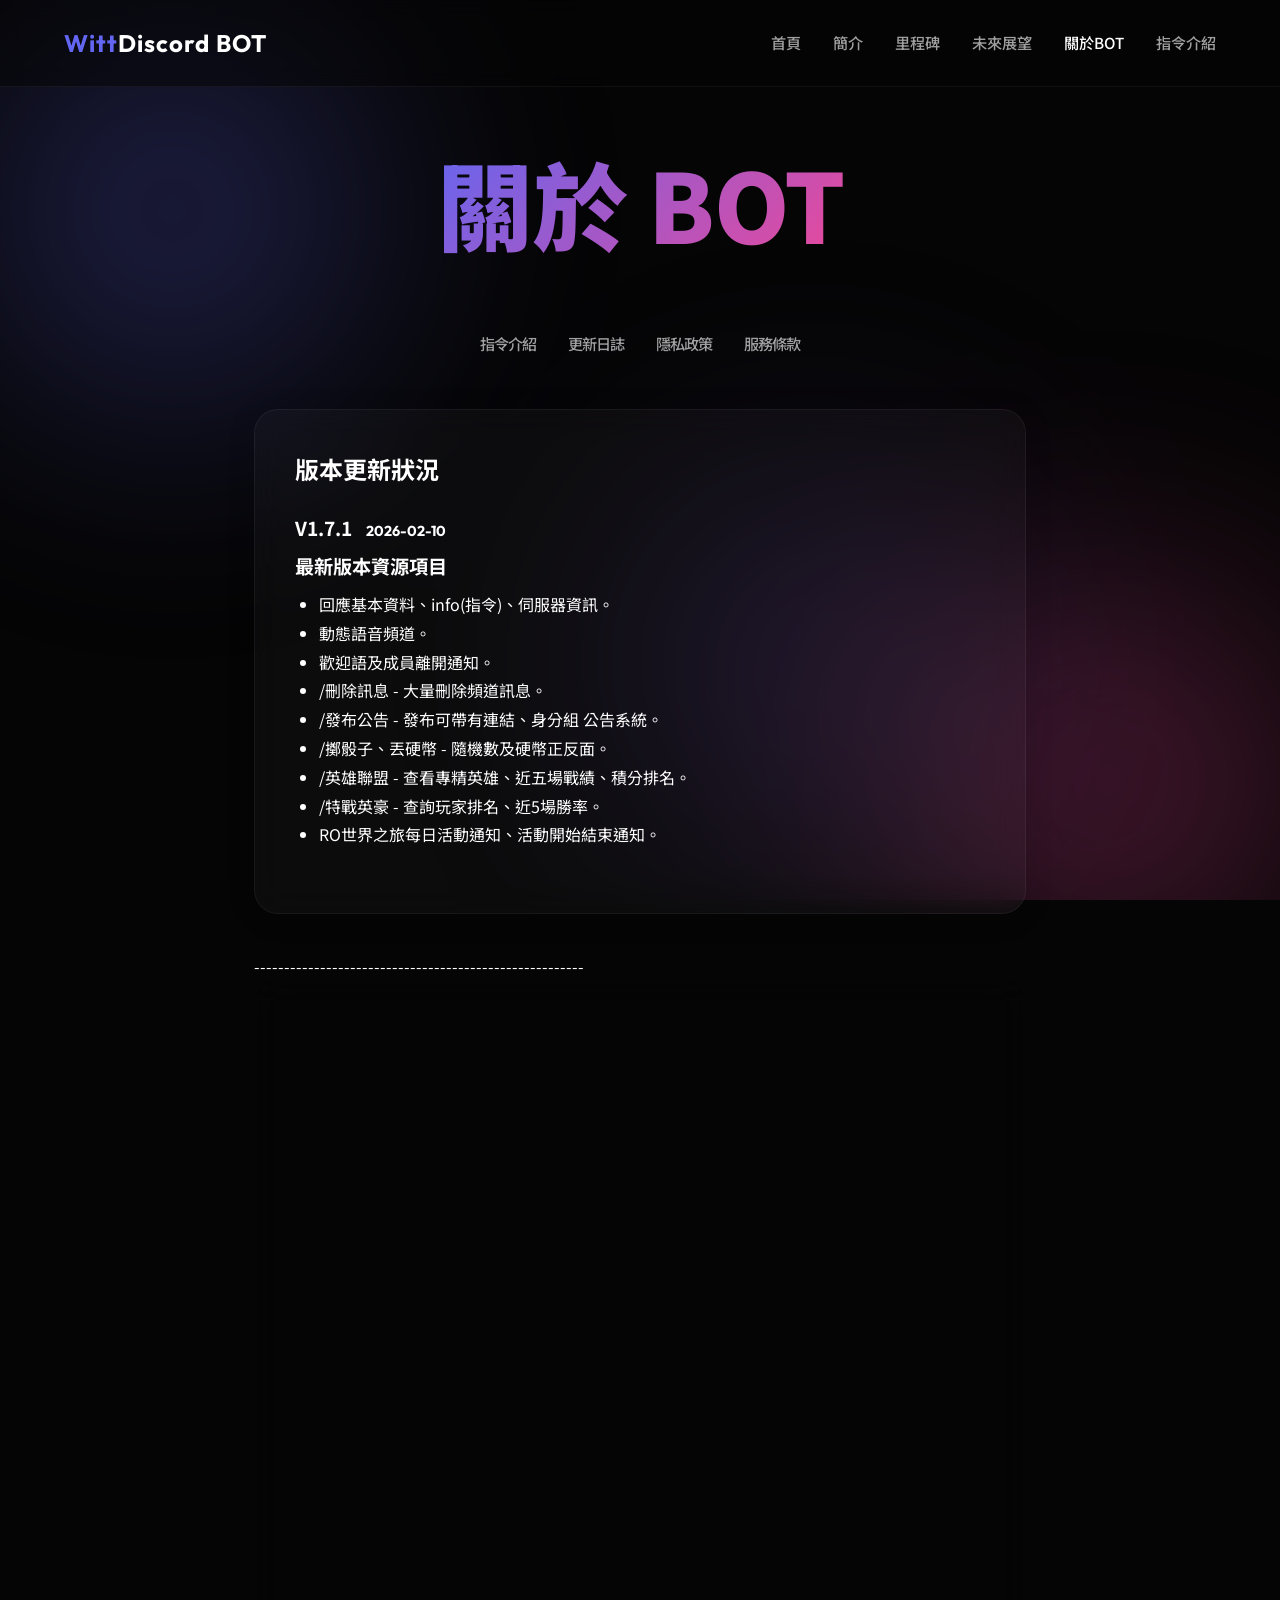
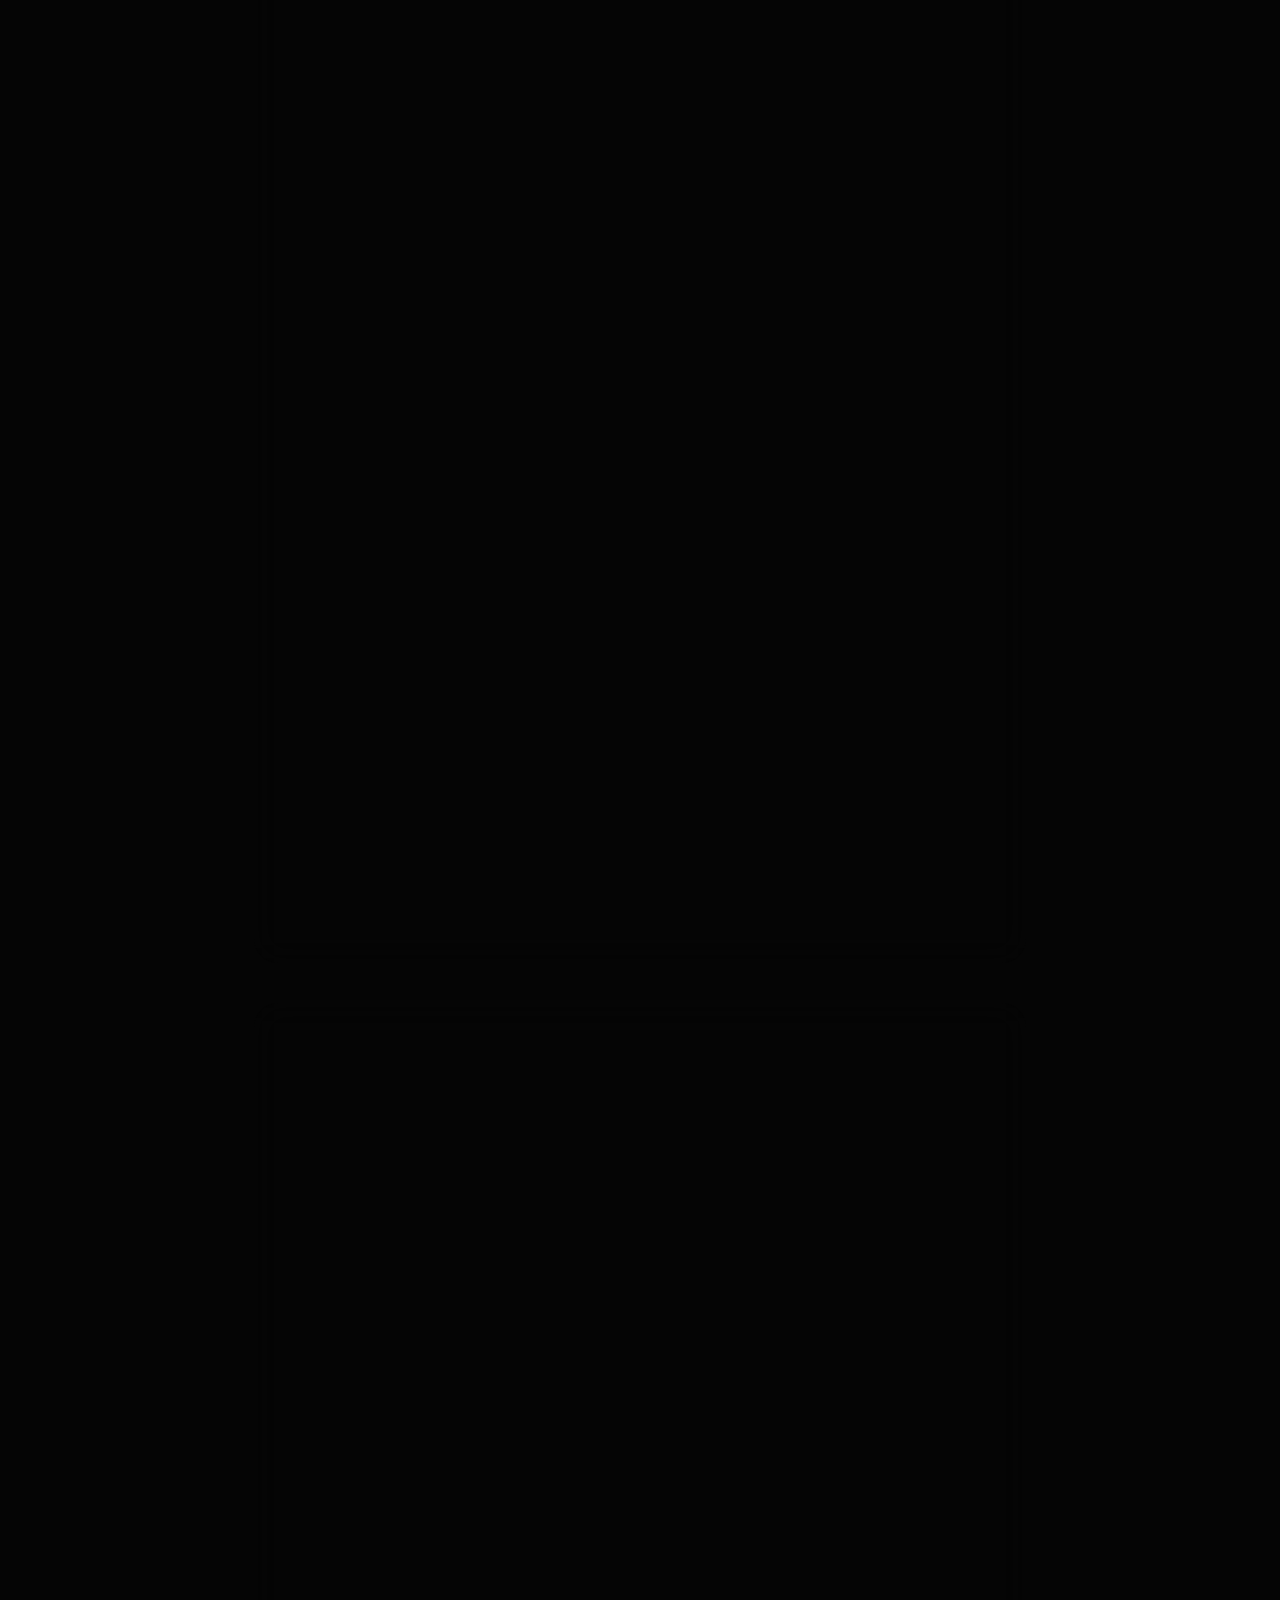
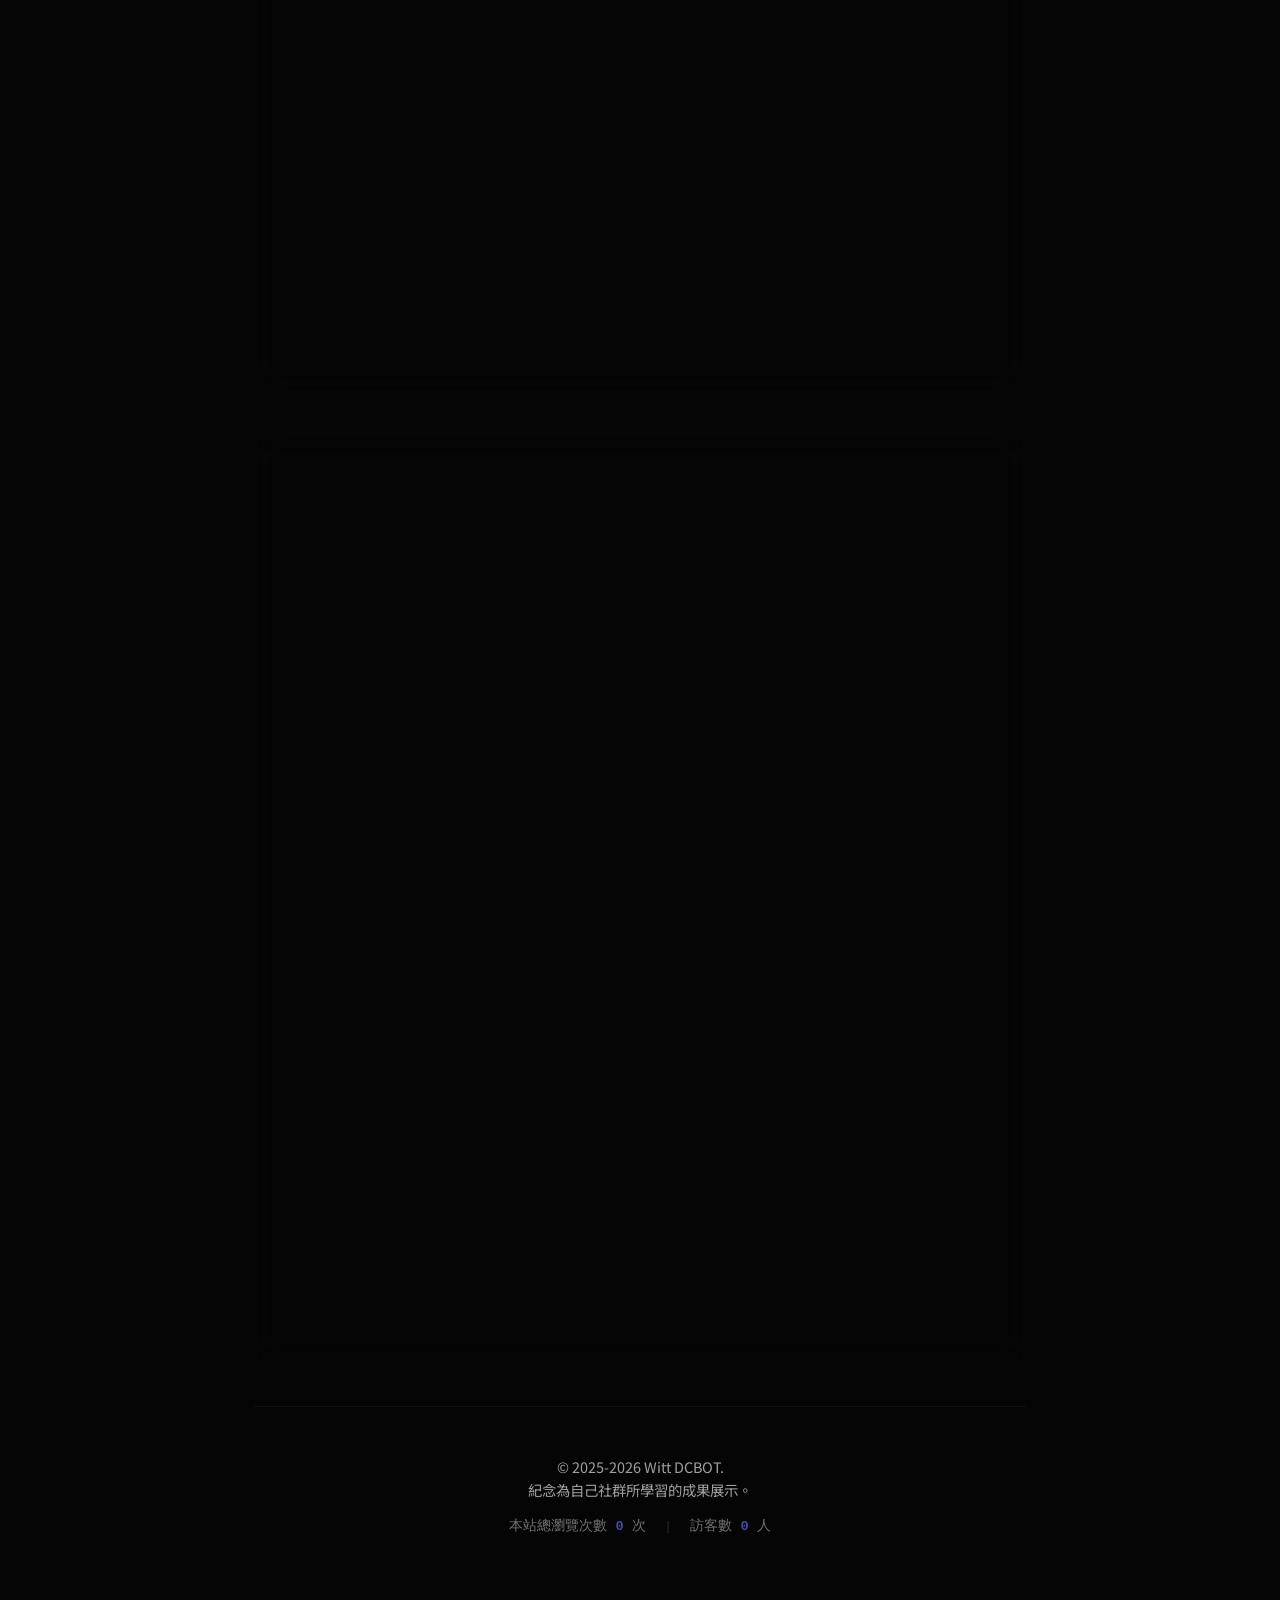
==== about.html @ 5e497b98 "Professional version 1.0" ====
<!DOCTYPE html>
<html lang="zh-TW">

<head>
  <meta charset="UTF-8">
  <meta name="viewport" content="width=device-width, initial-scale=1.0">
  <title>維特 DC助手 | 讓自己得社群夠加強大</title>
  <meta name="description" content="紀錄自己讓一個BOT變得更加強大履歷表。">
  <link rel="stylesheet" href="style.css">
  <link rel="preconnect" href="https://fonts.googleapis.com">
  <link rel="preconnect" href="https://fonts.gstatic.com" crossorigin>
  <link
    href="https://fonts.googleapis.com/css2?family=Noto+Sans+TC:wght@300;400;700;900&family=Outfit:wght@300;400;700&display=swap"
    rel="stylesheet">
  <link rel="shortcut icon" href="assets/images/favicon.ico" type="image/x-icon">
  <link rel="icon" href="assets/images/favicon.png" type="image/png">
  <meta property="og:type" content="website">
  <meta property="og:url" content="https://wittdigital.github.io/">
  <meta property="og:title" content="維特 DC助手 | 讓自己的社群更加強大">
  <meta property="og:description" content="紀錄維特助手 BOT 的成長里程碑與指令開發細節。">
  <meta property="og:image" content="https://wittdigital.github.io/assets/images/og-share.png">
  <meta property="twitter:card" content="summary_large_image">
  <meta property="twitter:title" content="維特 DC助手">
  <meta property="twitter:description" content="紀錄維特助手 BOT 的成長里程碑與指令開發細節。">
  <meta property="twitter:image" content="https://wittdigital.github.io/assets/images/og-share.png">

  <style>
    .about-section {
      padding: 150px 5% 50px;
      max-width: 900px;
      margin: 0 auto;
    }

    .about-card {
      margin-bottom: 2.5rem;
    }

    .about-card h2 {
      margin-bottom: 1.5rem;
      color: var(--primary-color);
      position: relative;
      display: inline-block;
    }

    .about-card h2::after {
      content: '';
      position: absolute;
      left: 0;
      bottom: -5px;
      width: 50%;
      height: 2px;
      background: linear-gradient(90deg, var(--primary-color), transparent);
    }

    .faq-item {
      margin-bottom: 1.5rem;
    }

    .faq-item h3 {
      color: #fff;
      margin-bottom: 0.5rem;
      font-size: 1.2rem;
    }

    .faq-item p,
    .faq-item ul {
      color: var(--text-muted);
      line-height: 1.8;
      font-size: 1rem;
    }

    .faq-item ul {
      padding-left: 1.5rem;
    }

    .changelog-date {
      font-size: 0.9rem;
      color: var(--primary-color);
      font-family: 'Outfit', sans-serif;
      margin-left: 10px;
    }
  </style>
</head>

<body>
  <div class="bg-elements">
    <div class="glow glow-1"></div>
    <div class="glow glow-2"></div>
    <div class="glow glow-3"></div>
  </div>

  <nav class="navbar">
    <a href="index.html" class="logo"><span>Witt</span> Discord BOT</a>
    <ul class="nav-links">
      <li><a href="index.html#home">首頁</a></li>
      <li><a href="index.html#intro">簡介</a></li>
      <li><a href="index.html#timeline">里程碑</a></li>
      <li><a href="index.html#future">未來展望</a></li>
      <li><a href="about.html" class="active" style="color: var(--primary-color);">關於BOT</a></li>
      <li><a href="commands.html" class="active">指令介紹</a></li>
    </ul>
  </nav>

  <div class="about-section">
    <h1 class="title reveal" style="text-align: center; margin-bottom: 3rem;">
      <span class="text-gradient">關於 BOT</span>
      <ul class="nav-links">
        <li><a href="commands.html">指令介紹</a></li>
        <li><a href="#botlogs">更新日誌</a></li>
        <li><a href="#privacy">隱私政策</a></li>
        <li><a href="#terms">服務條款</a></li>
      </ul>
    </h1>

    <div class="glass-card about-card reveal">
      <h2 id="botlogs">版本更新狀況</h2>


      <div class="faq-item">
        <h3>V1.7.1 <span class="changelog-date">2026-02-10</span></h3>
        <h3>最新版本資源項目</h3>
        <ul>
          <li>回應基本資料、info(指令)、伺服器資訊。</li>
          <li>動態語音頻道。</li>
          <li>歡迎語及成員離開通知。</li>
          <li>/刪除訊息 - 大量刪除頻道訊息。</li>
          <li>/發布公告 - 發布可帶有連結、身分組 公告系統。</li>
          <li>/擲骰子、丟硬幣 - 隨機數及硬幣正反面。</li>
          <li>/英雄聯盟 - 查看專精英雄、近五場戰績、積分排名。</li>
          <li>/特戰英豪 - 查詢玩家排名、近5場勝率。</li>
          <li>RO世界之旅每日活動通知、活動開始結束通知。</li>
        </ul>
      </div>
    </div>
    <p>-------------------------------------------------------</p>
    <div class="glass-card about-card reveal">
      <h2 id="botlogs">歷史版本日誌</h2>

      <div class="faq-item">
        <h3>V1.7.1 <span class="changelog-date">2025-02-10</span></h3>
        <ul>
          <li>新增發布公告系統，可發布帶有連結及身分組公告。</li>
        </ul>
      </div>

      <div class="faq-item">
        <h3>V1.6.3 <span class="changelog-date">2025-01-18</span></h3>
        <ul>
          <li>英雄聯盟專精英雄、近五場戰績、積分排名。</li>
          <li>特戰英豪查詢玩家排名近5場勝率。</li>
        </ul>
      </div>

      <div class="faq-item">
        <h3>V1.5.6 <span class="changelog-date">2025-12-31</span></h3>
        <ul>
          <li>修復動態語音未顯示社群伺服器別名問題。</li>
          <li>完善英雄聯盟戰績顯示。</li>
          <li>刪除音樂撥放功能。</li>
        </ul>
      </div>


      <div class="faq-item">
        <h3>V1.5.5 <span class="changelog-date">2025-12-29</span></h3>
        <ul>
          <li>修復puuid字串超button限制100字串問題。</li>
          <li>修復英雄聯盟玩家JackSparrowÜ#tw2搜尋不到問題。</li>
          <li>修復/meme梗圖獲取來源。</li>
          <li>優化lolapi英雄照片快取問體。</li>
        </ul>
      </div>


      <div class="faq-item">
        <h3>V1.5.4 <span class="changelog-date">2025-12-29</span></h3>
        <ul>
          <li>新增指令/擲骰子 - 選擇10-100隨機骰其中的數。</li>
          <li>新增指令/丟硬幣 - 隨機顯示硬幣正反面。</li>
          <li>/英雄聯盟 - 查看專精英雄、近五場戰績、積分排名。</li>
        </ul>
      </div>


      <div class="faq-item">
        <h3>V1.5.2 <span class="changelog-date">2025-12-26</span></h3>
        <ul>
          <li>新增指令回應基本資料、info(指令)、伺服器資訊。</li>
          <li>新增成員離開通知。</li>
          <li>刪除舊版index，規整於event、commands。</li>
        </ul>
      </div>


      <div class="faq-item">
        <h3>V1.4.4 <span class="changelog-date">2025-12-26</span></h3>
        <ul>
          <li>限制指令/刪除訊息 新增僅管理員使用。</li>
          <li>程式美化。</li>
        </ul>
      </div>

      <div class="faq-item">
        <h3>V1.4.3 <span class="changelog-date">2025-12-23</span></h3>
        <ul>
          <li>新增指令/刪除訊息 大量刪除頻道訊息。</li>
          <li>美化程式碼。</li>
        </ul>
      </div>


      <div class="faq-item">
        <h3>V1.3.1 <span class="changelog-date">2025-12-23</span></h3>
        <ul>
          <li>金鑰更新-舊版已失效。</li>
          <li>美化程式碼。</li>
        </ul>
      </div>


      <div class="faq-item">
        <h3>V1.3.0 <span class="changelog-date">2025-12-22</span></h3>
        <ul>
          <li>新增新加入成員歡迎語。</li>
          <li>美化程式碼。</li>
        </ul>
      </div>


      <div class="faq-item">
        <h3>V1.2.4 <span class="changelog-date">2025-12-22</span></h3>
        <ul>
          <li>回應基本資料、幫助。</li>
          <li>動態語音頻道功能。</li>
        </ul>
      </div>

    </div>

    <div class="glass-card about-card reveal">
      <h2 id="privacy">WittBot 隱私權政策</h2>
      <p style="font-size: 0.9em; color: var(--text-muted); margin-bottom: 20px;">最後更新日期：2026年3月2日</p>

      <div class="faq-item">
        <h3>1. 我們收集的資料類型</h3>
        <p>本機器人僅會處理實現功能所必需的最小化資料：</p>
        <ul>
          <li><strong>使用者識別資訊：</strong> 使用者 ID (User ID)、使用者名稱 (Username)。</li>
          <li><strong>伺服器資訊：</strong> 伺服器 ID (Guild ID)、頻道 ID (Channel ID)、身分組 ID。</li>
          <li><strong>指令內容：</strong> 當您使用 / 指令或特定前綴指令時，本機器人會處理您輸入的參數。</li>
        </ul>
      </div>

      <div class="faq-item">
        <h3>2. 資料的使用方式</h3>
        <p>收集到的資料僅用於以下用途：</p>
        <ul>
          <li><strong>功能運作：</strong> 確保指令能正確回應至對應的頻道或使用者。</li>
          <li><strong>權限驗證：</strong> 確認使用者是否有權限執行特定管理指令。</li>
          <li><strong>開發調試：</strong> 在發生錯誤時記錄必要的 Error Log 以修復問題。</li>
        </ul>
        <p><em>*我們承諾：除非法律要求，否則絕不會將您的資料出售、出租或分享給任何第三方。</em></p>
      </div>

      <div class="faq-item">
        <h3>3. 資料儲存與安全</h3>
        <p>大部分指令處理皆在記憶體中完成，訊息處理後即釋放。若功能涉及伺服器設定（如自定義歡迎訊息），相關資料將儲存於受保護的資料庫中。我們不會主動收集您的密碼、信用卡資訊或任何現實生活中的敏感個資。</p>
      </div>

      <div class="faq-item">
        <h3>4. 使用者權利與資料刪除</h3>
        <p>您可以隨時從伺服器中移除本機器人以終止資料處理。若您希望手動刪除本機器人儲存的特定資料，請透過下方聯絡方式聯繫開發者。</p>
      </div>

      <div class="faq-item">
        <h3>5. 聯絡方式</h3>
        <p>如果您對本隱私政策有任何疑問，或需要處理資料刪除請求：</p>
        <p>
          開發者：<strong>dcid naykkei</strong><br>
          GitHub 專案：<a href="https://github.com/naykkei/rwittdcbot" target="_blank"
            style="color: inherit;">https://github.com/naykkei/rwittdcbot</a>
        </p>
      </div>
    </div>

    <div class="glass-card about-card reveal">
      <h2 id="terms">WittBot 服務條款</h2>
      <p style="font-size: 0.9em; color: var(--text-muted); margin-bottom: 20px;">最後更新日期：2026年3月2日</p>

      <div class="faq-item">
        <h3>1. 接受條款</h3>
        <p>在使用本機器人（WittBot）之前，請詳細閱讀以下條款。一旦您將本機器人加入伺服器或使用其功能，即表示您同意受本條款約束，並承諾遵守 Discord 的 <a
            href="https://discord.com/terms" target="_blank"
            style="color: inherit; text-decoration: underline;">服務條款</a> 及 <a href="https://discord.com/guidelines"
            target="_blank" style="color: inherit; text-decoration: underline;">社群指南</a>。</p>
      </div>

      <div class="faq-item">
        <h3>2. 使用權限與限制</h3>
        <ul>
          <li><strong>年齡限制：</strong> 您必須符合 Discord 規定的最低年齡限制。</li>
          <li><strong>合法使用：</strong> 您不得利用本機器人進行任何違法、騷擾、威脅、散布惡意軟體或違反 Discord 規範的行為。</li>
          <li><strong>伺服器管理：</strong> 只有具備伺服器管理權限的使用者才能將本機器人加入該伺服器。</li>
        </ul>
      </div>

      <div class="faq-item">
        <h3>3. 禁止行為</h3>
        <p>在使用本機器人時，嚴禁：</p>
        <ul>
          <li>試圖逆向工程、破解或非法入侵本機器人的後端系統。</li>
          <li>利用漏洞 (Exploits) 造成伺服器崩潰或干擾其他使用者。</li>
          <li>使用本機器人大量發送垃圾訊息 (Spam)。</li>
        </ul>
      </div>

      <div class="faq-item">
        <h3>4. 免責聲明</h3>
        <p>本機器人按「現狀 (As Is)」提供，開發者不保證服務永遠不會中斷或無錯誤。對於因使用或無法使用本機器人而造成的任何資料遺失或損害，開發者不承擔法律責任。</p>
      </div>

      <div class="faq-item">
        <h3>5. 服務終止與聯絡</h3>
        <p>開發者保留隨時終止服務或限制特定存取權限的權利。如有疑問請聯繫：</p>
        <p>
          開發者：<strong>dcid naykkei</strong><br>
          GitHub：<a href="https://github.com/naykkei/rwittdcbot" target="_blank"
            style="color: inherit;">https://github.com/naykkei/rwittdcbot</a>
        </p>
      </div>
    </div>

    <footer class="footer">
      <div class="footer-content">
        <p>© 2025-2026 Witt DCBOT. <br />紀念為自己社群所學習的成果展示。</p>
        <div class="visitor-stats">
          <span id="busuanzi_container_site_pv">
            本站總瀏覽次數 <span id="busuanzi_value_site_pv" class="stats-number">0</span> 次
          </span>
          <span class="divider">|</span>
          <span id="busuanzi_container_site_uv">
            訪客數 <span id="busuanzi_value_site_uv" class="stats-number">0</span> 人
          </span>
        </div>
      </div>
    </footer>

    <button id="backToTop" class="back-to-top" title="回到頂部">
      <i class="fas fa-chevron-up"></i>
      <span class="top-text">TOP</span>
    </button>

    <script src="script.js"></script>
    <script async src="//busuanzi.ibruce.info/busuanzi/2.3/busuanzi.pure.mini.js"></script>
</body>

</html>
---- style.css ----
:root {
    --bg-color: #050505;
    --text-primary: #ffffff;
    --text-secondary: #a0a0a0;
    --accent-1: #6366f1;
    --accent-2: #ec4899;
    --accent-3: #8b5cf6;
    --glass-bg: rgba(255, 255, 255, 0.03);
    --glass-border: rgba(255, 255, 255, 0.05);
}

* {
    margin: 0;
    padding: 0;
    box-sizing: border-box;
    scroll-behavior: smooth;
}

body {
    font-family: 'Noto Sans TC', 'Outfit', sans-serif;
    background-color: var(--bg-color);
    color: var(--text-primary);
    overflow-x: hidden;
    line-height: 1.6;
}

.bg-elements {
    position: fixed;
    top: 0;
    left: 0;
    width: 100vw;
    height: 100vh;
    z-index: -1;
    overflow: hidden;
    pointer-events: none;
}

.glow {
    position: absolute;
    width: 600px;
    height: 600px;
    border-radius: 50%;
    filter: blur(120px);
    opacity: 0.4;
    animation: float 20s infinite ease-in-out alternate;
}

.glow-1 {
    top: -10%;
    left: -10%;
    background: radial-gradient(circle, var(--accent-1), transparent 70%);
}

.glow-2 {
    bottom: -20%;
    right: -10%;
    background: radial-gradient(circle, var(--accent-2), transparent 70%);
    animation-delay: -5s;
}

.glow-3 {
    top: 40%;
    left: 40%;
    background: radial-gradient(circle, var(--accent-3), transparent 70%);
    opacity: 0.2;
    animation-delay: -10s;
}

@keyframes float {
    0% { transform: translate(0, 0) scale(1); }
    100% { transform: translate(100px, 50px) scale(1.2); }
}

/* Glassmorphism */

.glass-card {
    background: var(--glass-bg);
    backdrop-filter: blur(16px);
    -webkit-backdrop-filter: blur(16px);
    border: 1px solid var(--glass-border);
    border-radius: 24px;
    padding: 2.5rem;
    box-shadow: 0 4px 30px rgba(0, 0, 0, 0.1);
    transition: transform 0.3s ease, box-shadow 0.3s ease, border-color 0.3s ease;
}

.glass-card:hover {
    transform: translateY(-5px);
    box-shadow: 0 10px 40px rgba(0, 0, 0, 0.2);
    border-color: rgba(255, 255, 255, 0.1);
}

@media (max-width: 768px) {
    .glass-card, .navbar {
        /* 將模糊度稍微調低，視覺差異極小，但手機跑起來快很多 */
        backdrop-filter: blur(8px); 
        -webkit-backdrop-filter: blur(8px);
    }
}

/* Navigation */

.navbar {
    position: fixed;
    top: 0;
    width: 100%;
    padding: 1.5rem 5%;
    display: flex;
    justify-content: space-between;
    align-items: center;
    z-index: 100;
    background: rgba(5, 5, 5, 0.5);
    backdrop-filter: blur(10px);
    border-bottom: 1px solid var(--glass-border);
    transition: padding 0.3s ease;
}

/* --- 導覽列 Logo 樣式修正 --- */
.logo {
    font-family: 'Outfit', sans-serif;
    font-size: 1.5rem;
    font-weight: 700;
    letter-spacing: 1px;
    
    /* 🛠️ [新增] 清除超連結預設樣式 */
    text-decoration: none; /* 移除底線 */
    color: var(--text-primary); /* 強制使用你的主文字顏色 (白色)，防止變藍/紫 */
    
    display: flex; /* [選用] 確保文字垂直居中 */
    align-items: center;
}

/* 確保 <span> 的靛藍色不受影響 */
.logo span {
    color: var(--accent-1);
}

/* [選用] 加一個滑鼠懸停效果，讓使用者知道這是可以點擊的 */
.logo:hover {
    opacity: 0.8; /* 懸停時輕微變淡 */
    transition: opacity 0.3s ease;
}

.nav-links {
    display: flex;
    list-style: none;
    gap: 2rem;
    justify-content: center;
}

.nav-links a {
    color: var(--text-secondary);
    text-decoration: none;
    font-weight: 500;
    font-size: 0.95rem;
    transition: color 0.3s ease;
    position: relative;
}

.nav-links a::after {
    content: '';
    position: absolute;
    bottom: -5px;
    left: 0;
    width: 0;
    height: 2px;
    background: linear-gradient(90deg, var(--accent-1), var(--accent-2));
    transition: width 0.3s ease;
}

.nav-links a:hover {
    color: var(--text-primary);
}



.nav-links a:hover::after {
    width: 100%;
}

/* Hero Section */

.hero {
    height: 100vh;
    display: flex;
    align-items: center;
    justify-content: center;
    text-align: center;
    padding: 0 5%;
    position: relative;
}

.badge {
    display: inline-block;
    padding: 0.5rem 1.2rem;
    border-radius: 50px;
    background: rgba(99, 102, 241, 0.1);
    border: 1px solid rgba(99, 102, 241, 0.2);
    color: #a5b4fc;
    font-size: 0.9rem;
    font-weight: 500;
    margin-bottom: 1.5rem;
    letter-spacing: 1px;
}

.title {
    font-size: clamp(3rem, 8vw, 6rem);
    font-weight: 900;
    line-height: 1.1;
    margin-bottom: 1.5rem;
    letter-spacing: -1px;
}

.text-gradient {
    background: linear-gradient(135deg, var(--accent-1) 0%, var(--accent-2) 100%);
    -webkit-background-clip: text;
    -webkit-text-fill-color: transparent;
    background-clip: text;
}

.subtitle {
    font-size: clamp(1.1rem, 2vw, 1.4rem);
    color: var(--text-secondary);
    max-width: 600px;
    margin: 0 auto 3rem;
}

.cta-button {
    display: inline-flex;
    align-items: center;
    gap: 0.8rem;
    padding: 1rem 2.5rem;
    background: linear-gradient(135deg, var(--accent-1) 0%, var(--accent-3) 100%);
    color: white;
    text-decoration: none;
    border-radius: 50px;
    font-weight: 700;
    font-size: 1.1rem;
    transition: transform 0.3s ease, box-shadow 0.3s ease;
    box-shadow: 0 4px 15px rgba(99, 102, 241, 0.3);
}



.cta-button:hover {
    transform: translateY(-2px);
    box-shadow: 0 8px 25px rgba(99, 102, 241, 0.5);
}



.arrow {
    transition: transform 0.3s ease;
}



.cta-button:hover .arrow {
    transform: translateY(3px);
}



/* Sections */

section {
    padding: 8rem 5%;
    max-width: 1200px;
    margin: 0 auto;
}



.section-title {
    font-size: 2.5rem;
    font-weight: 700;
    text-align: center;
    margin-bottom: 4rem;
    position: relative;
    display: inline-block;
    left: 50%;
    transform: translateX(-50%);
}



.section-title::after {
    content: '';
    position: absolute;
    bottom: -10px;
    left: 50%;
    transform: translateX(-50%);
    width: 60px;
    height: 4px;
    background: linear-gradient(90deg, var(--accent-1), var(--accent-2));
    border-radius: 2px;
}



/* Intro */

.intro-section .glass-card {
    text-align: center;
    max-width: 800px;
    margin: 0 auto;
}



.intro-section h2 {
    font-size: 2rem;
    margin-bottom: 1rem;
}



.intro-section p {
    color: var(--text-secondary);
    font-size: 1.1rem;
}



/* Timeline */

.timeline-container {
    position: relative;
    max-width: 800px;
    margin: 0 auto;
}



.timeline-container::before {
    content: '';
    position: absolute;
    top: 0;
    bottom: 0;
    left: 20px;
    width: 2px;
    background: linear-gradient(to bottom, var(--accent-1), var(--accent-2), var(--accent-3));
    border-radius: 2px;
}



.timeline-item {
    position: relative;
    padding-left: 60px;
    margin-bottom: 3rem;
}



.timeline-item:last-child {
    margin-bottom: 0;
}



.timeline-dot {
    position: absolute;
    left: 11px;
    top: 24px;
    width: 20px;
    height: 20px;
    border-radius: 50%;
    background: var(--bg-color);
    border: 4px solid var(--accent-1);
    box-shadow: 0 0 10px rgba(99, 102, 241, 0.5);
    z-index: 1;
    transition: background 0.3s ease, transform 0.3s ease;
}



.timeline-item:hover .timeline-dot {
    background: var(--accent-1);
    transform: scale(1.2);
}



.timeline-item:nth-child(even) .timeline-dot {
    border-color: var(--accent-2);
}



.timeline-item:nth-child(even):hover .timeline-dot {
    background: var(--accent-2);
}



.timeline-item:nth-child(3n) .timeline-dot {
    border-color: var(--accent-3);
}



.timeline-item:nth-child(3n):hover .timeline-dot {
    background: var(--accent-3);
}



.year {
    display: inline-block;
    font-family: 'Outfit', sans-serif;
    font-size: 0.9rem;
    font-weight: 700;
    color: var(--accent-1);
    background: rgba(99, 102, 241, 0.1);
    padding: 0.3rem 1rem;
    border-radius: 50px;
    margin-bottom: 1rem;
}



.timeline-item:nth-child(even) .year {
    color: var(--accent-2);
    background: rgba(236, 72, 153, 0.1);
}



.timeline-item:nth-child(3n) .year {
    color: var(--accent-3);
    background: rgba(139, 92, 246, 0.1);
}



.timeline-content h3 {
    font-size: 1.5rem;
    margin-bottom: 0.8rem;
}



.timeline-content p {
    color: var(--text-secondary);
}



/* Future Section */

.future-card {
    text-align: center;
    background: linear-gradient(135deg, rgba(255,255,255,0.05) 0%, rgba(99, 102, 241, 0.05) 100%);
}



.future-card h2 {
    font-size: 2.2rem;
    margin-bottom: 1.5rem;
    background: linear-gradient(135deg, #fff 0%, #a5b4fc 100%);
    -webkit-background-clip: text;
    -webkit-text-fill-color: transparent;
    background-clip: text;
}



.future-card p {
    color: var(--text-secondary);
    font-size: 1.1rem;
    max-width: 600px;
    margin: 0 auto;
}



/* Footer */

footer {
    text-align: center;
    padding: 3rem 5%;
    border-top: 1px solid var(--glass-border);
    color: var(--text-secondary);
    font-size: 0.9rem;
}



/* Animations */

.reveal {
    opacity: 0;
    transform: translateY(40px);
    filter: blur(5px);
    transition: all 0.8s cubic-bezier(0.16, 1, 0.3, 1);
}

.reveal.active {
    opacity: 1;
    transform: translateY(0);
    filter: blur(0);
}



/* Responsive */

@media (max-width: 768px) {
    .nav-links {
        display: none;
    }
    .timeline-container::before {
        left: 10px;
    }
    .timeline-item {
        padding-left: 40px;
    }
    .timeline-dot {
        left: 1px;
    }
    section {
        padding: 5rem 5%;
    }
    .title {
        font-size: 2.8rem;
    }
}



/* 狀態標籤基礎樣式 */

.badge {
    display: inline-flex;
    align-items: center;
    gap: 8px;
    padding: 5px 12px;
    border-radius: 20px;
    background: rgba(255, 255, 255, 0.1);
    font-family: monospace;
}



/* 狀態圓點 */

.status-dot {
    width: 8px;
    height: 8px;
    border-radius: 50%;
    background: #888; /* 預設灰色 */
    transition: all 0.3s ease;
}



/* 在線時的綠燈效果 (呼吸燈) */
.badge.online {
    background: rgba(0, 255, 65, 0.1);
    border: 1px solid rgba(0, 255, 65, 0.3);
    color: #00ff41;
}

.badge.offline {
    background: rgba(255, 62, 62, 0.1);
    border: 1px solid rgba(255, 62, 62, 0.3);
    color: #ff3e3e;
}

/* 活體系統指示燈 */
.status-dot {
    height: 8px;
    width: 8px;
    background-color: #00ff00;
    border-radius: 50%;
    display: inline-block;
    margin-right: 5px;
    box-shadow: 0 0 8px #00ff00;
    animation: blink 2s infinite;
}

@keyframes blink {
    0% { opacity: 1; }
    50% { opacity: 0.3; }
    100% { opacity: 1; }
}



@keyframes pulse {
    0% { opacity: 1; }
    50% { opacity: 0.5; }
    100% { opacity: 1; }
}

#bot-status-badge.online .status-dot {
    background-color: #00ff41; /* 綠色 */
    box-shadow: 0 0 10px #00ff41;
}

#bot-status-badge.offline .status-dot {
    background-color: #ff3e3e; /* 紅色 */
    box-shadow: 0 0 10px #ff3e3e;
}

.status-dot {
    display: inline-block;
    width: 10px;
    height: 10px;
    border-radius: 50%;
    margin-right: 8px;
    background-color: #888; /* 預設灰燈 */
}

/* 針對手機版 (寬度小於 768px) 的調整 */
@media (max-width: 768px) {
    .title {
        font-size: 2.5rem; /* 縮小手機版的標題字體 */
        line-height: 1.2;
    }

    .subtitle {
        font-size: 1rem;
        padding: 0 10px; /* 增加兩側間距避免貼邊 */
    }

    .hero {
        padding: 0 20px;
    }

    /* 讓狀態標籤在手機上更顯眼 */
    .badge {
        font-size: 0.8rem;
        padding: 4px 10px;
    }
}

@media (max-width: 768px) {
    .navbar {
        flex-direction: column; /* 讓 Logo 與連結上下排列 */
        padding: 1rem 0;
    }

    .nav-links {
        display: flex;
        gap: 1rem; /* 縮小連結間距 */
        margin-top: 10px;
        overflow-x: auto; /* 如果連結太多，允許左右滑動 */
        width: 100%;
        justify-content: center;
    }

    .nav-links a {
        font-size: 0.85rem;
        white-space: nowrap; /* 防止連結文字換行 */
    }
}

@media (max-width: 768px) {
    .timeline-container::before {
        left: 15px; /* 把中間的那條線往左移 */
    }

    .timeline-item {
        padding-left: 35px; /* 縮小縮進 */
    }

    .timeline-dot {
        left: 6px; /* 調整圓點位置 */
        width: 16px;
        height: 16px;
    }

    .glass-card {
        padding: 1.5rem; /* 縮小卡片的內邊距 */
    }
}

@media (max-width: 768px) {
    .glow {
        width: 300px;
        height: 300px;
        filter: blur(80px); /* 減輕手機 GPU 負擔 */
    }
}

/* 移除所有 left: 50% 或 transform 居中法，改用 flex 概念 */
.section-title {
    display: block;      /* 確保它是區塊元素 */
    width: 100%;         /* 佔滿寬度 */
    text-align: center;  /* 讓裡面的文字置中 */
    margin: 0 auto 3rem; /* 左右 auto 確保容器置中 */
    position: relative;
    left: 0 !important;  /* 強制歸零，防止手機版歪掉 */
    transform: none !important; /* 防止與 reveal 動畫衝突 */
}

/* 修正底部的裝飾線 */
.section-title::after {
    content: '';
    position: absolute;
    bottom: -10px;
    left: 50%;
    transform: translateX(-50%); /* 只有裝飾線需要位移 */
    width: 60px;
    height: 4px;
    background: linear-gradient(90deg, var(--accent-1), var(--accent-2));
    border-radius: 2px;
}

/* 修正 reveal 動畫在手機上的衝突 */
.reveal.active {
    opacity: 1;
    /* 這裡只負責上下移動，不要去動到左右位置 */
    transform: translateY(0) !important;
}

/* 針對手機版 (螢幕寬度小於 768px) 的微調 */
@media (max-width: 768px) {
    .section-title {
        font-size: 1.8rem;    /* 手機版字體縮小一點比較精緻 */
        margin-bottom: 2.5rem;
        padding: 0 15px;      /* 增加一點左右內距，防止文字貼到螢幕邊緣 */
    }
}

/* 讓點點動起來的動畫 */
.loading-dots::after {
    content: '';
    animation: dots 1.5s infinite;
}

@keyframes dots {
    0%   { content: ''; }
    25%  { content: '.'; }
    50%  { content: '..'; }
    75%  { content: '...'; }
    100% { content: ''; }
}

/* 讓整行文字有呼吸閃爍感 (選用) */
.detecting {
    opacity: 1;
    animation: pulse-text 1.5s infinite ease-in-out;
}

@keyframes pulse-text {
    0%, 100% { opacity: 0.6; }
    50% { opacity: 1; }
}

/* =========================================
   指令介紹頁面專屬樣式 (補齊缺失部分)
   ========================================= */

/* 指令網格佈局 */
.commands-section {
    padding-top: 120px; /* 避開固定導覽列 */
}

/* --- 指令網格佈局：解決單張卡片暴走問題 --- */
.commands-grid {
    display: grid;
    /* 關鍵修改：將 1fr 換成固定的最大值 430px */
    /* repeat(auto-fill, ...) 會根據容器寬度自動填充，但每張卡片限制在 430px */
    grid-template-columns: repeat(auto-fill, minmax(320px, 430px)); 
    
    gap: 2.5rem;
    margin: 3rem auto;
    max-width: 1200px; /* 限制整體容器寬度 */
    
    /* 當卡片只有一張或兩張時，這行能確保它們在螢幕水平居中 */
    justify-content: center; 
}

/* 手機版適配：確保小螢幕下能縮小 */
@media (max-width: 480px) {
    .commands-grid {
        /* 手機版改回 1fr 讓它滿版，因為 430px 可能會超出小手機螢幕 */
        grid-template-columns: 1fr; 
        padding: 0 1rem;
    }
}

/* 3. 手機版保持原樣 (寬度小於 768px) */
@media (max-width: 768px) {
    .commands-grid {
        /* 手機版維持你現在覺得不錯的樣式，一張卡片佔滿寬度 */
        grid-template-columns: 1fr;
        gap: 1.5rem;
    }
}

/* 指令卡片外框 (複用部分 glass-card 但取消內距) */
.command-card {
    padding: 0 !important; 
    overflow: hidden;
    display: flex;
    flex-direction: column;
    background: #050025; /* 保持極深色底 */
    border-radius: 20px;
    border: 2px solid rgb(255 255 255 / 30%);
    box-shadow: 
        0 0 15px rgba(99, 102, 241, 0.15), /* 柔和的外發光 */
        0 4px 6px rgba(0, 0, 0, 0.3); /* 陰影依舊在 */
    
    transition: all 0.3s ease;
}

.command-card:hover {
    border-color: rgba(99, 102, 241, 0.6);
    box-shadow: 0 0 25px rgba(99, 102, 241, 0.25);
}

/* 模擬終端機頂部欄 */
.terminal-header {
    background: rgba(255, 255, 255, 0.05);
    padding: 12px 20px;
    display: flex;
    align-items: center;
    gap: 8px;
    border-bottom: 1px solid var(--glass-border);
}

.terminal-header .dot {
    width: 10px;
    height: 10px;
    border-radius: 50%;
}

.dot.red { background: #ff5f56; }
.dot.yellow { background: #ffbd2e; }
.dot.green { background: #27c93f; }

.command-name {
    margin-left: 10px;
    font-family: 'Fira Code', 'Roboto Mono', monospace;
    font-size: 0.95rem;
    font-weight: 500;
    
    background: rgba(0, 0, 0, 0.4); 
    color: var(--accent-1); 
    
    /* 關鍵 1: 修改內距，並確保 box-sizing 包含內距與邊框 */
    box-sizing: border-box; 
    padding: 4px 0; /* 左右內距移到動畫裡控制，避免卡住 */
    
    display: inline-block; 
    width: 0;
    max-width: max-content; 
    
    white-space: nowrap;
    overflow: hidden;
    vertical-align: middle;

    /* 關鍵 2: 游標位置 */
    border-right: 3px solid var(--accent-1); 

    animation: 
        typing-dynamic-witt 5s steps(30, end) infinite,
        cursor-blink-witt 0.8s infinite step-start;
}

/* --- 動畫定義：動態寬度 + 內距縮放 --- */
@keyframes typing-dynamic-witt {
    0% { 
        width: 0; 
        padding-left: 0; 
        padding-right: 0;
        border-right-color: var(--accent-1);
    }
    /* 0% - 40%: 打字中，並同時展開左右內距 */
    40% { 
        width: 100%; 
        padding-left: 12px; 
        padding-right: 12px; 
    } 
    /* 40% - 90%: 停頓停留 */
    90% { 
        width: 100%; 
        padding-left: 12px; 
        padding-right: 12px; 
        border-right-color: var(--accent-1);
    } 
    /* 95% - 100%: 快速消失，連同內距與游標顏色一起清空 */
    95%, 100% { 
        width: 0; 
        padding-left: 0; 
        padding-right: 0;
        border-right-color: transparent; /* 消失時藏起游標線 */
    }
}

/* 游標閃爍：維持原有節奏 */
@keyframes cursor-blink-witt {
    0%, 100% { border-right-color: var(--accent-1); }
    50% { border-right-color: transparent; }
}

/* 指令展示圖區塊 */
.command-demo img {
    width: 100%;
    height: auto;
    aspect-ratio: 16 / 9;
    object-fit: cover;
    display: block;
    border-bottom: 1px solid var(--glass-border);
}

/* 指令文字資訊區 */
.command-info {
    padding: 1.5rem;
}

.command-info h3 {
    color: #ffffff;
    font-size: 1.25rem;
    margin-bottom: 0.5rem;
    text-shadow: 0 2px 4px rgba(0, 0, 0, 0.2);
}

.command-info p {
    color: #e0e0e0; /* 內文用極淺灰，不要用原本太暗的 secondary色 */
    font-size: 0.95rem;
    margin-bottom: 1rem;
    line-height: 1.6;
}

/* 程式碼標籤樣式 */
.code-badge {
    background: rgba(99, 102, 241, 0.1);
    color: var(--accent-1);
    padding: 4px 10px;
    border-radius: 6px;
    font-family: 'Fira Code', monospace;
    font-size: 0.8rem;
    border: 1px solid rgba(99, 102, 241, 0.2);
}

/* 手機版適配微調 */
@media (max-width: 480px) {
    .commands-grid {
        grid-template-columns: 1fr;
    }
}

/* --- 指令分類按鈕樣式 --- */
.command-filters {
    display: flex;
    justify-content: center;
    gap: 1rem;
    margin-bottom: 3rem;
    flex-wrap: wrap;
}

.filter-btn {
    background: rgba(255, 255, 255, 0.05);
    border: 1px solid var(--glass-border);
    color: var(--text-secondary);
    padding: 8px 20px;
    border-radius: 50px;
    cursor: pointer;
    font-size: 0.9rem;
    transition: all 0.3s ease;
}

.filter-btn:hover {
    background: rgba(99, 102, 241, 0.1);
    border-color: var(--accent-1);
    color: white;
}

.filter-btn.active {
    background: var(--accent-1);
    color: white;
    box-shadow: 0 4px 15px rgba(99, 102, 241, 0.3);
}

/* --- 僅新增：指令影片專屬美化 --- */
/* 幫影片容器加一個掃描線層 */
.command-demo {
    position: relative;
    overflow: hidden;
    background: #000;
}

/* 當影片還沒播放時（或是正在載入），顯示掃描線 */
.command-demo::before {
    content: "";
    position: absolute;
    top: 0; left: 0;
    width: 100%; height: 100%;
    /* 製作黑色的細橫線效果 */
    background: linear-gradient(
        rgba(18, 16, 16, 0) 50%, 
        rgba(0, 0, 0, 0.25) 50%
    ), linear-gradient(
        90deg, 
        rgba(255, 0, 0, 0.03), 
        rgba(0, 255, 0, 0.01), 
        rgba(0, 0, 255, 0.03)
    );
    background-size: 100% 4px, 3px 100%;
    z-index: 2;
    pointer-events: none; /* 確保不影響點擊影片 */
    opacity: 0.6;
}

/* 當影片開始播放後，可以考慮把掃描線變淡（選用） */
.command-demo:hover::before {
    opacity: 0.3;
    transition: opacity 0.5s ease;
}
/* --- 最終修正：確保影片完整顯示不裁切 --- */
.command-demo video {
    width: 100%;
    height: auto;
    /* 關鍵 1: 使用 contain 確保影片完整縮放 */
    object-fit: contain; 
    display: block;
    /* 關鍵 2: 背景設為深色，若比例不合會以黑邊補齊而非裁切 */
    background: #000; 
    /* 關鍵 3: 移除強制比例，讓它跟隨影片原始比例 */
    aspect-ratio: auto; 
    border-bottom: 1px solid rgba(255, 255, 255, 0.05);
}

/* 移除任何會導致溢出的放大效果 */
.command-card:hover .command-demo video {
    transform: none !important;
}

/* --- 首頁進場動畫定義 --- */

/* 1. 基礎浮現動畫 */
@keyframes fadeInUp {
    from {
        opacity: 0;
        transform: translateY(30px);
        filter: blur(10px);
    }
    to {
        opacity: 1;
        transform: translateY(0);
        filter: blur(0);
    }
}

/* 2. 標題發光擴張效果 (更加硬派) */
@keyframes titleGlow {
    0% {
        letter-spacing: -10px;
        opacity: 0;
        filter: blur(20px);
    }
    100% {
        letter-spacing: -1px;
        opacity: 1;
        filter: blur(0);
    }
}

/* --- 應用到具體元件 --- */

/* 預設隱藏，待會用 JS 或純 CSS 觸發 */
.hero .badge, 
.hero .title, 
.hero .subtitle, 
.hero .cta-button {
    opacity: 0; /* 初始隱藏 */
    animation-fill-mode: forwards; /* 動畫結束後保持在最後狀態 */
}

/* 設定每個元件出現的時間差 (Staggered Animation) */
.hero .badge {
    animation: fadeInUp 0.8s ease-out 0.2s forwards;
}

.hero .title {
    animation: titleGlow 1.2s cubic-bezier(0.22, 1, 0.36, 1) 0.5s forwards;
}

.hero .subtitle {
    animation: fadeInUp 0.8s ease-out 0.8s forwards;
}

.hero .cta-button {
    animation: fadeInUp 0.8s ease-out 1.1s forwards;
}

.visitor-stats {
    margin-top: 15px;
    font-family: 'Fira Code', monospace;
    font-size: 0.85rem;
    color: var(--text-secondary);
    opacity: 0.7;
}

.stats-number {
    color: var(--accent-1); /* 使用你的品牌色 */
    font-weight: 700;
}

.divider {
    margin: 0 10px;
    color: rgba(255, 255, 255, 0.2);
}

/* 返回最上方按鍵基礎樣式 */
.back-to-top {
    position: fixed;
    bottom: 30px;
    right: 30px;
    width: 50px;
    height: 50px;
    background: rgba(255, 255, 255, 0.05); /* 玻璃感背景 */
    backdrop-filter: blur(10px);
    border: 1px solid rgba(255, 255, 255, 0.2);
    border-radius: 8px; /* 稍微方正一點更硬派 */
    color: var(--accent-1, #00d4ff); /* 使用你的品牌主色 */
    cursor: pointer;
    display: flex;
    flex-direction: column;
    align-items: center;
    justify-content: center;
    transition: all 0.3s cubic-bezier(0.4, 0, 0.2, 1);
    z-index: 999;
    opacity: 0; /* 預設隱藏 */
    visibility: hidden;
    transform: translateY(20px);
}

/* 當按鍵顯示時的類別 (由 JS 控制) */
.back-to-top.show {
    opacity: 1;
    visibility: visible;
    transform: translateY(0);
}

.top-text {
    font-size: 10px;
    font-weight: bold;
    margin-top: 2px;
}

/* Hover 效果：發光感 */
.back-to-top:hover {
    background: var(--accent-1, #00d4ff);
    color: #000;
    box-shadow: 0 0 20px var(--accent-1, #00d4ff);
    transform: translateY(-5px);
}

@keyframes glitch {
    0% { transform: translate(0); }
    20% { transform: translate(-2px, 2px); }
    40% { transform: translate(-2px, -2px); }
    60% { transform: translate(2px, 2px); }
    80% { transform: translate(2px, -2px); }
    100% { transform: translate(0); }
}

.error-code {
    animation: glitch 0.3s infinite alternate-reverse;
}
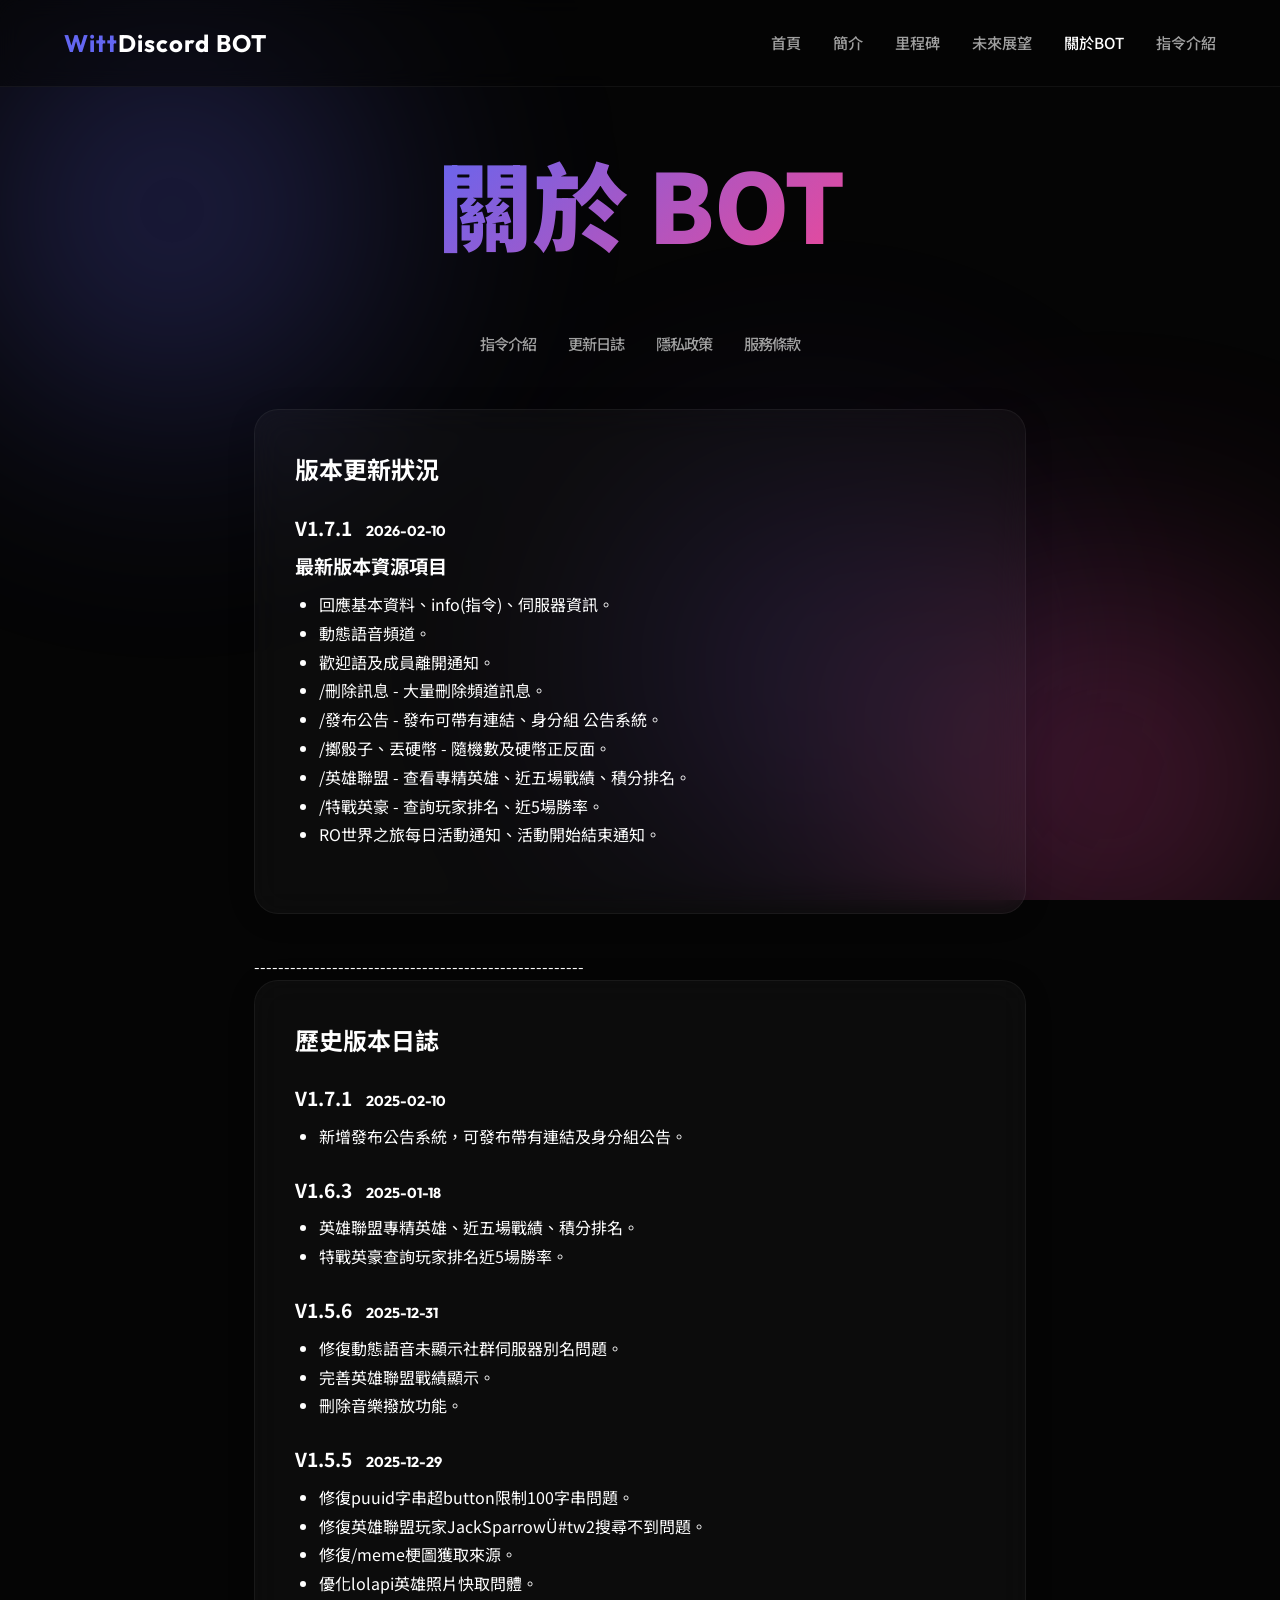
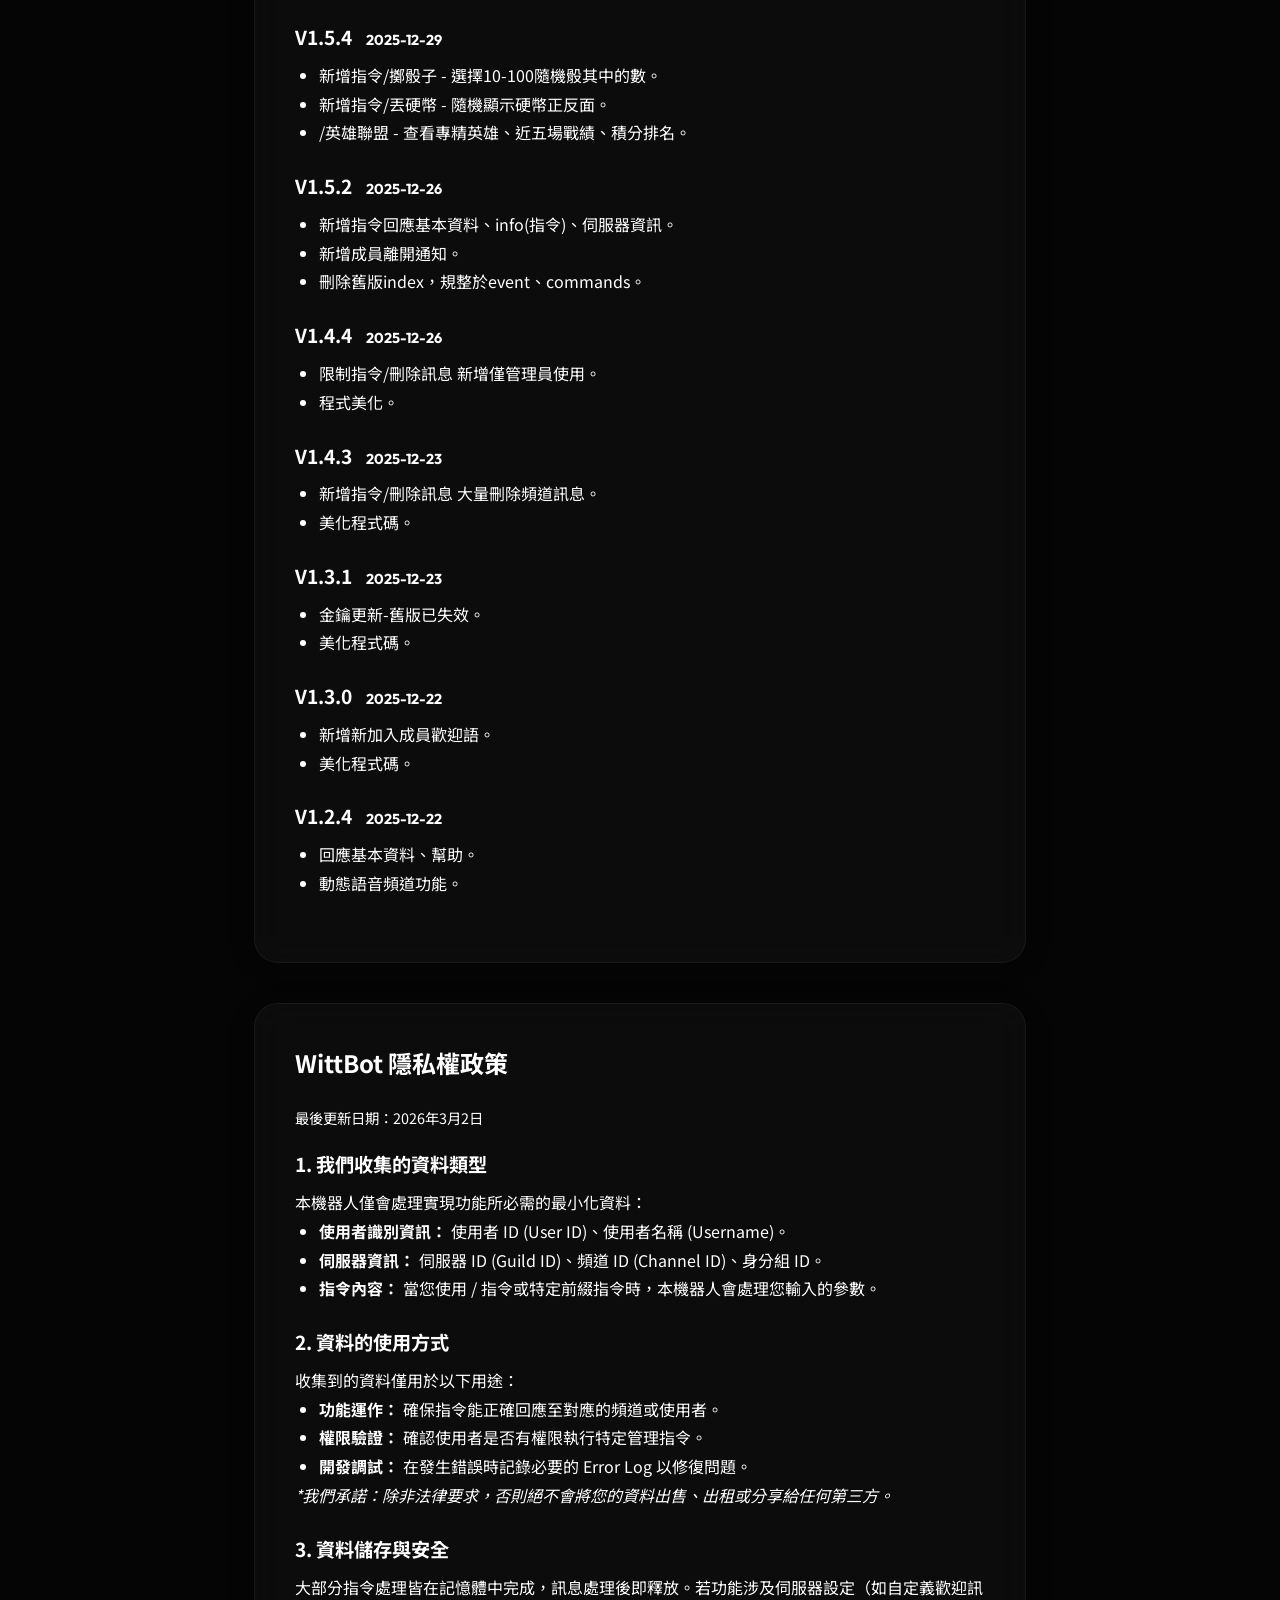
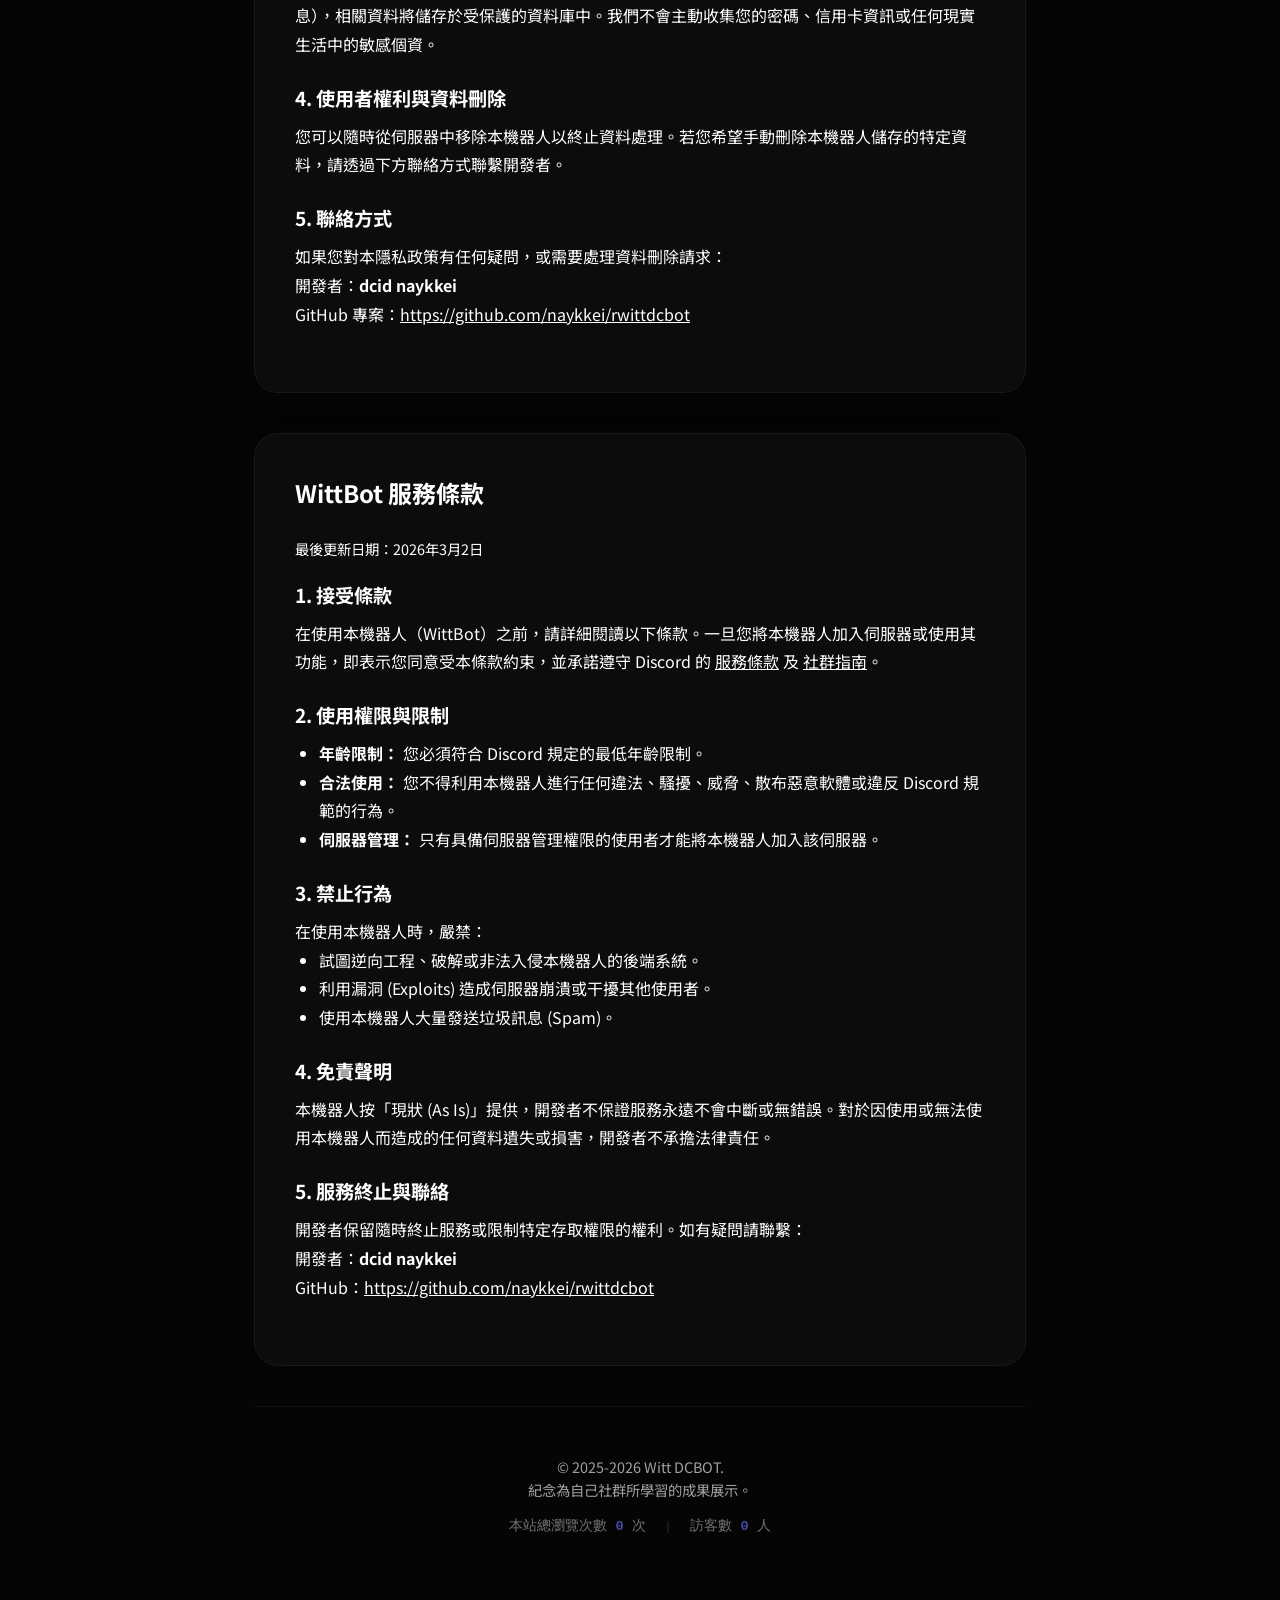
==== commit ca9b049c: "Professional version 1.0" ====
--- a/about.html
+++ b/about.html
@@ -15,14 +15,14 @@
   <link rel="shortcut icon" href="assets/images/favicon.ico" type="image/x-icon">
   <link rel="icon" href="assets/images/favicon.png" type="image/png">
   <meta property="og:type" content="website">
-  <meta property="og:url" content="https://wittdigital.github.io/">
+  <meta property="og:url" content="https://github.com/witt3c/wittdcbot/">
   <meta property="og:title" content="維特 DC助手 | 讓自己的社群更加強大">
   <meta property="og:description" content="紀錄維特助手 BOT 的成長里程碑與指令開發細節。">
-  <meta property="og:image" content="https://wittdigital.github.io/assets/images/og-share.png">
+  <meta property="og:image" content="https://github.com/witt3c/wittdcbot/assets/images/og-share.png">
   <meta property="twitter:card" content="summary_large_image">
   <meta property="twitter:title" content="維特 DC助手">
   <meta property="twitter:description" content="紀錄維特助手 BOT 的成長里程碑與指令開發細節。">
-  <meta property="twitter:image" content="https://wittdigital.github.io/assets/images/og-share.png">
+  <meta property="twitter:image" content="https://github.com/witt3c/wittdcbot/assets/images/og-share.png">
 
   <style>
     .about-section {
